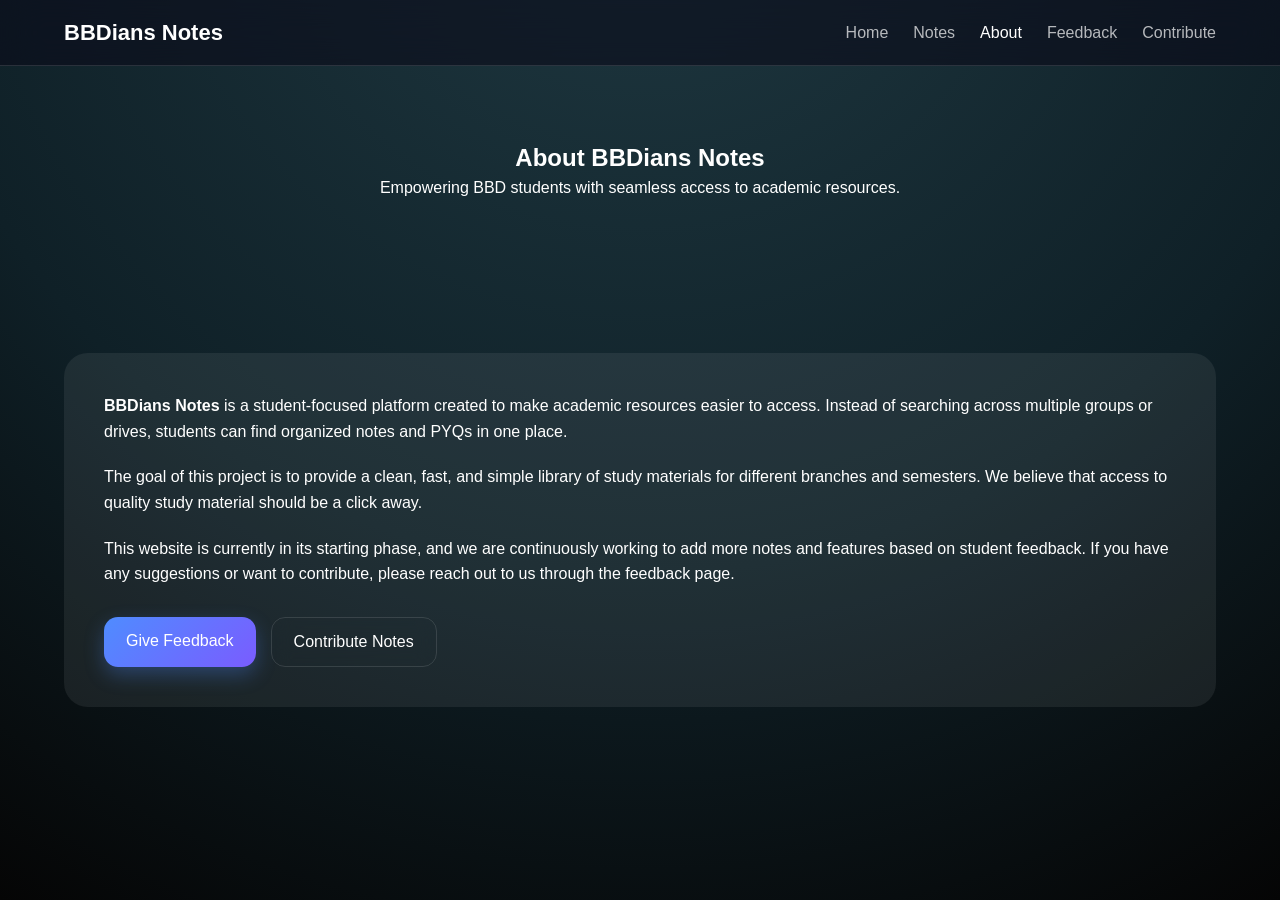
==== about.html @ ecf56dc1 "Initial Commit" ====
<!DOCTYPE html>
<html lang="en">

<head>
    <meta charset="UTF-8">
    <meta name="viewport" content="width=device-width, initial-scale=1.0">
    <title>About - BBDians Notes</title>

    <link rel="stylesheet" href="css/style.css">
    <link rel="stylesheet" href="css/about.css">
    
    <link rel="shortcut icon" href="assets/icon.png" type="image/x-icon">
</head>

<body>

    <header class="site-header">
        <div class="logo"><a href="index.html">BBDians Notes</a></div>
        <nav class="menu" id="menu">
            <a href="index.html">Home</a>
            <a href="notes.html">Notes</a>
            <a href="about.html" class="active">About</a>
            <a href="feedback.html">Feedback</a>
            <a href="contribute.html">Contribute</a>
        </nav>

        <!-- <button id="themeToggle" class="theme-toggle">🌙</button> -->
        <button id="menuToggle" class="menu-toggle">☰</button>
    </header>

    <section class="notes-hero">
        <div class="container">
            <h1>About BBDians Notes</h1>
            <p>Empowering BBD students with seamless access to academic resources.</p>
        </div>
    </section>
    
    <section class="container about-section">
        <div class="about-card">
            <p>
                <strong>BBDians Notes</strong> is a student-focused platform created to make academic resources easier to
                access.
                Instead of searching across multiple groups or drives, students can find organized notes and PYQs in one
                place.
            </p>
    
            <p>
                The goal of this project is to provide a clean, fast, and simple library of study materials for different
                branches and semesters. We believe that access to quality study material should be a click away.
            </p>
    
            <p>
                This website is currently in its starting phase, and we are continuously working to add more notes and
                features
                based on student feedback. If you have any suggestions or want to contribute, please reach out to us through
                the feedback page.
            </p>
    
            <div class="about-cta">
                <a href="feedback.html" class="primary-btn">Give Feedback</a>
                <a href="contribute.html" class="secondary-btn">Contribute Notes</a>
            </div>
        </div>
    </section>

    <div class="menu-overlay" id="menuOverlay"></div>

    <script src="js/script.js"></script>
</body>

</html>
---- css/style.css ----
* {
    margin: 0;
    padding: 0;
    box-sizing: border-box;
}

html,
body {
    width: 100%;
    height: 100%;
    overflow-x: hidden;
}

:root {
    --primary: #6366f1;
    --primary-gradient: linear-gradient(135deg, #4f8cff, #7a5cff);

    --bg-dark: #050505;
    --glass: rgba(255, 255, 255, 0.07);
    --glass-border: rgba(255, 255, 255, 0.12);

    --text-main: #ffffff;
    --text-dim: rgba(255, 255, 255, 0.7);

    --radius: 14px;
}

body {
    font-family: Inter, sans-serif;
    color: var(--text-main);
    background: radial-gradient(circle at 50% -20%, #203a43, #0f2027 60%, #050505);
    min-height: 100vh;
    line-height: 1.5;
    display: flex;
    flex-direction: column;
}

.container {
    width: 90%;
    max-width: 1200px;
    margin: auto;
}

.site-header {
    position: fixed;
    top: 0;
    width: 100%;
    padding: 16px 5%;
    display: flex;
    justify-content: space-between;
    align-items: center;

    background: rgba(10, 10, 26, 0.6);
    backdrop-filter: blur(20px);
    border-bottom: 1px solid var(--glass-border);

    z-index: 1000;
}

.logo a {
    text-decoration: none;
    font-weight: 700;
    font-size: 22px;
    color: white;
}

.menu {
    display: flex;
    align-items: center;
}

.menu a {
    margin-left: 25px;
    text-decoration: none;
    color: var(--text-dim);
    transition: 0.2s ease;
}

.menu a:hover,
.menu a.active {
    color: white;
}

.primary-btn,
.secondary-btn {
    padding: 12px 22px;
    border-radius: var(--radius);
    text-decoration: none;
    font-weight: 500;
    transition: 0.3s ease;
}

.primary-btn {
    background: var(--primary-gradient);
    color: white;
    box-shadow: 0 8px 20px rgba(79, 140, 255, 0.3);
}

.primary-btn:hover {
    transform: translateY(-2px);
    box-shadow: 0 12px 30px rgba(79, 140, 255, 0.5);
}

.secondary-btn {
    border: 1px solid var(--glass-border);
    color: white;
    backdrop-filter: blur(10px);
}

.secondary-btn:hover {
    transform: translateY(-2px);
}

.site-footer {
    padding: 25px 0;
    text-align: center;
    background: rgba(0, 0, 0, 0.4);
    font-size: 14px;
    color: var(--text-dim);
}

.notes-hero {
    padding: 140px 0 60px;
    text-align: center;
}

.menu-toggle {
    display: none;
    font-size: 26px;
    background: none;
    border: none;
    color: white;
    cursor: pointer;
    z-index: 1001;
}

@media (max-width: 768px) {

    .menu-toggle {
        display: block;
    }

    .menu {
        position: fixed;
        top: 0;
        right: -260px;
        width: 260px;
        height: 100vh;

        background: rgba(15, 23, 42, 0.95);
        backdrop-filter: blur(12px);

        display: flex;
        flex-direction: column;
        padding: 80px 20px;
        gap: 18px;

        transition: right 0.3s ease;
        z-index: 1000;
    }

    .menu.show {
        right: 0;
    }

    .menu a {
        margin: 0;
        font-size: 18px;
        padding: 10px 0;
        border-bottom: 1px solid rgba(255, 255, 255, 0.08);
    }
}

.menu-overlay {
    position: fixed;
    inset: 0;
    background: rgba(0, 0, 0, 0.5);
    backdrop-filter: blur(10px);

    opacity: 0;
    pointer-events: none;
    transition: 0.3s ease;

    z-index: 999;
}

.menu-overlay.active {
    opacity: 1;
    pointer-events: all;
}
---- css/about.css ----
.about-section {
    padding-bottom: 100px;
}

.about-card {
    padding: 40px;
    border-radius: 24px;
    background: var(--glass);
}

.about-card p {
    margin-bottom: 20px;
    line-height: 1.6;
}

.about-cta {
    margin-top: 30px;
    display: flex;
    gap: 15px;
}
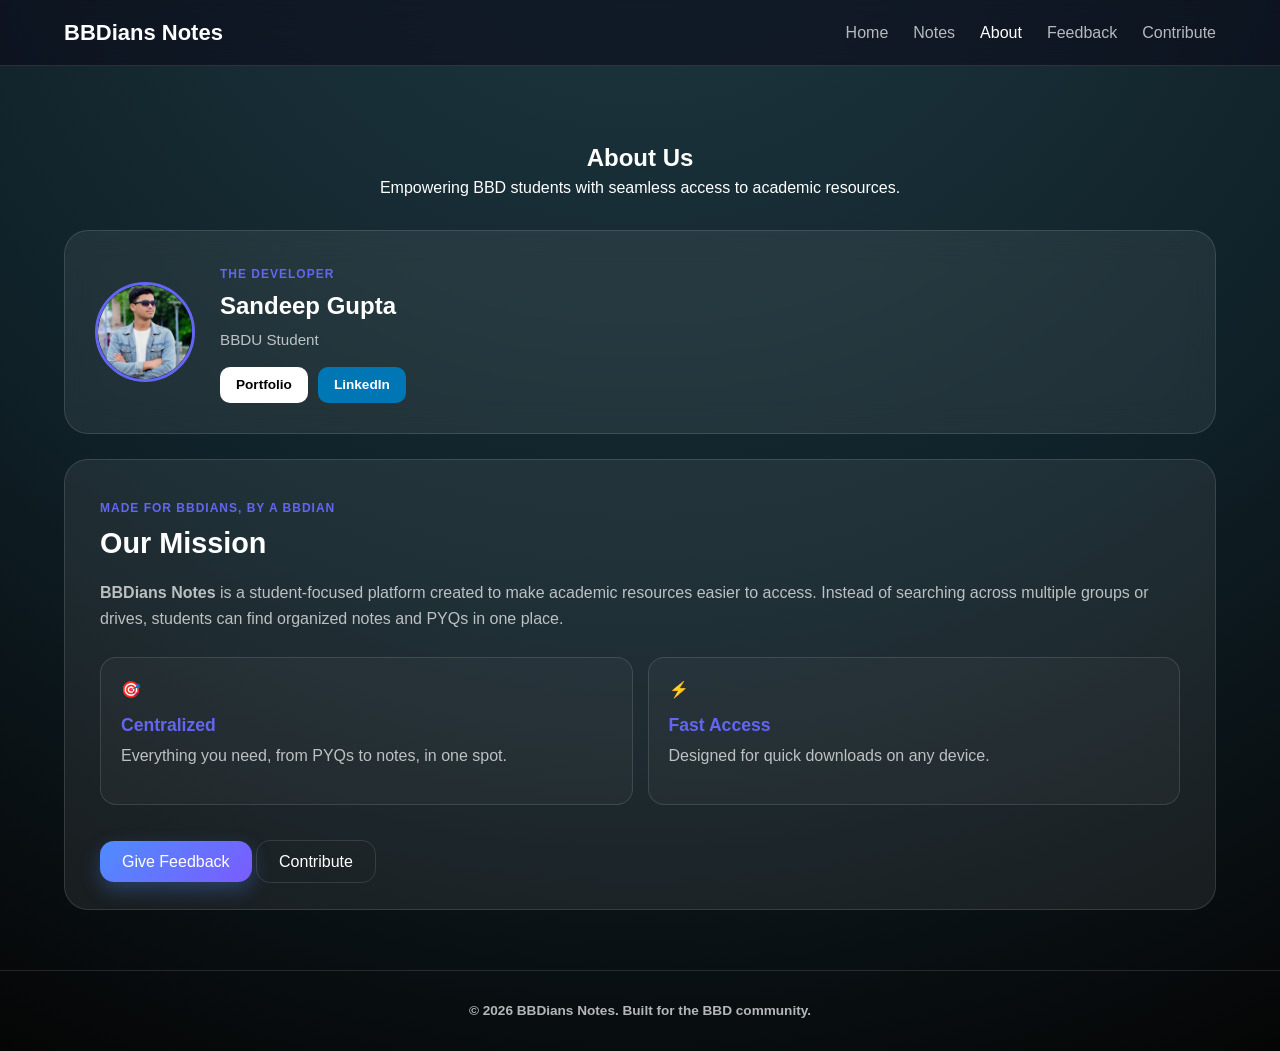
==== commit 904287db: "Change About Page" ====
--- a/about.html
+++ b/about.html
@@ -5,10 +5,8 @@
     <meta charset="UTF-8">
     <meta name="viewport" content="width=device-width, initial-scale=1.0">
     <title>About - BBDians Notes</title>
-
     <link rel="stylesheet" href="css/style.css">
     <link rel="stylesheet" href="css/about.css">
-    
     <link rel="shortcut icon" href="assets/icon.png" type="image/x-icon">
 </head>
 
@@ -23,48 +21,73 @@
             <a href="feedback.html">Feedback</a>
             <a href="contribute.html">Contribute</a>
         </nav>
-
-        <!-- <button id="themeToggle" class="theme-toggle">🌙</button> -->
         <button id="menuToggle" class="menu-toggle">☰</button>
     </header>
 
     <section class="notes-hero">
         <div class="container">
-            <h1>About BBDians Notes</h1>
+            <h1>About Us</h1>
             <p>Empowering BBD students with seamless access to academic resources.</p>
         </div>
     </section>
-    
-    <section class="container about-section">
-        <div class="about-card">
+
+    <main class="container about-container">
+
+        <section class="dev-card">
+            <div class="dev-flex">
+                <div class="dev-photo">
+                    <img src="assets/dev.png" alt="Developer Photo">
+                </div>
+                <div class="dev-info">
+                    <span class="tagline">The Developer</span>
+                    <h2>Sandeep Gupta</h2>
+                    <p>BBDU Student</p>
+                    <div class="dev-links">
+                        <a href="https://sandeepgupta2006.github.io/" class="small-btn portfolio" target="_blank">Portfolio</a>
+                        <a href="https://www.linkedin.com/in/sandeep-gupta-santhon/" class="small-btn linkedin" target="_blank">LinkedIn</a>
+                    </div>
+                </div>
+            </div>
+        </section>
+
+        <section class="about-card">
+            <div class="about-header">
+                <span class="tagline">MADE FOR BBDIANS, BY A BBDIAN</span>
+                <h2>Our Mission</h2>
+            </div>
+
             <p>
-                <strong>BBDians Notes</strong> is a student-focused platform created to make academic resources easier to
-                access.
+                <strong>BBDians Notes</strong> is a student-focused platform created to make academic resources easier
+                to access.
                 Instead of searching across multiple groups or drives, students can find organized notes and PYQs in one
                 place.
             </p>
-    
-            <p>
-                The goal of this project is to provide a clean, fast, and simple library of study materials for different
-                branches and semesters. We believe that access to quality study material should be a click away.
-            </p>
-    
-            <p>
-                This website is currently in its starting phase, and we are continuously working to add more notes and
-                features
-                based on student feedback. If you have any suggestions or want to contribute, please reach out to us through
-                the feedback page.
-            </p>
-    
+
+            <div class="features-grid">
+                <div class="feature-item">
+                    <span class="icon">🎯</span>
+                    <h3>Centralized</h3>
+                    <p>Everything you need, from PYQs to notes, in one spot.</p>
+                </div>
+                <div class="feature-item">
+                    <span class="icon">⚡</span>
+                    <h3>Fast Access</h3>
+                    <p>Designed for quick downloads on any device.</p>
+                </div>
+            </div>
+
             <div class="about-cta">
                 <a href="feedback.html" class="primary-btn">Give Feedback</a>
-                <a href="contribute.html" class="secondary-btn">Contribute Notes</a>
+                <a href="contribute.html" class="secondary-btn">Contribute</a>
             </div>
-        </div>
-    </section>
+        </section>
+    </main>
+
+    <footer class="site-footer">
+        <p>© 2026 BBDians Notes. Built for the BBD community.</p>
+    </footer>
 
     <div class="menu-overlay" id="menuOverlay"></div>
-
     <script src="js/script.js"></script>
 </body>
 
--- a/css/style.css
+++ b/css/style.css
@@ -7,7 +7,7 @@
 html,
 body {
     width: 100%;
-    height: 100%;
+    min-height: 100dvh;
     overflow-x: hidden;
 }
 
@@ -29,7 +29,6 @@
     font-family: Inter, sans-serif;
     color: var(--text-main);
     background: radial-gradient(circle at 50% -20%, #203a43, #0f2027 60%, #050505);
-    min-height: 100vh;
     line-height: 1.5;
     display: flex;
     flex-direction: column;
@@ -111,14 +110,6 @@
     transform: translateY(-2px);
 }
 
-.site-footer {
-    padding: 25px 0;
-    text-align: center;
-    background: rgba(0, 0, 0, 0.4);
-    font-size: 14px;
-    color: var(--text-dim);
-}
-
 .notes-hero {
     padding: 140px 0 60px;
     text-align: center;
@@ -187,4 +178,4 @@
 .menu-overlay.active {
     opacity: 1;
     pointer-events: all;
-}
+}
--- a/css/about.css
+++ b/css/about.css
@@ -1,20 +1,180 @@
-.about-section {
-    padding-bottom: 100px;
+.about-container {
+    display: flex;
+    flex-direction: column;
+    gap: 25px;
+    padding-bottom: 60px;
+    margin-top: -30px;
+}
+
+.dev-card {
+    background: var(--glass);
+    border: 1px solid var(--glass-border);
+    border-radius: 24px;
+    padding: 30px;
+    backdrop-filter: blur(15px);
+}
+
+.dev-flex {
+    display: flex;
+    flex-direction: row;
+    align-items: center;
+    gap: 25px;
+}
+
+.dev-photo {
+    width: 100px;
+    height: 100px;
+    border-radius: 50%;
+    overflow: hidden;
+    border: 3px solid var(--primary);
+    flex-shrink: 0;
+    background: #111;
+}
+
+.dev-photo img {
+    width: 100%;
+    height: 100%;
+    object-fit: cover;
+}
+
+.dev-info {
+    flex-grow: 1;
+}
+
+.tagline {
+    display: inline-block;
+    font-size: 0.75rem;
+    font-weight: 700;
+    letter-spacing: 1px;
+    color: var(--primary);
+    margin-bottom: 5px;
+    text-transform: uppercase;
+}
+
+.dev-info h2 {
+    font-size: 1.5rem;
+    margin-bottom: 5px;
+}
+
+.dev-info p {
+    color: var(--text-dim);
+    font-size: 0.95rem;
+    margin-bottom: 15px;
+}
+
+.dev-links {
+    display: flex;
+    gap: 10px;
+    flex-wrap: wrap;
+}
+
+.small-btn {
+    padding: 8px 16px;
+    border-radius: 10px;
+    text-decoration: none;
+    font-size: 0.85rem;
+    font-weight: 600;
+    transition: 0.3s ease;
+}
+
+.portfolio {
+    background: #fff;
+    color: #000;
+}
+
+.linkedin {
+    background: #0077b5;
+    color: #fff;
 }
 
 .about-card {
-    padding: 40px;
+    padding: 35px;
     border-radius: 24px;
     background: var(--glass);
+    border: 1px solid var(--glass-border);
+}
+
+.about-header h2 {
+    font-size: 1.8rem;
+    margin-bottom: 15px;
 }
 
 .about-card p {
-    margin-bottom: 20px;
+    margin-bottom: 15px;
     line-height: 1.6;
+    color: var(--text-dim);
 }
 
-.about-cta {
-    margin-top: 30px;
-    display: flex;
+.features-grid {
+    display: grid;
+    grid-template-columns: repeat(auto-fit, minmax(240px, 1fr));
     gap: 15px;
+    margin: 25px 0;
+    padding-bottom: 20px;
+}
+
+.feature-item {
+    background: rgba(255, 255, 255, 0.03);
+    padding: 20px;
+    border-radius: 16px;
+    border: 1px solid var(--glass-border);
+}
+
+.feature-item h3 {
+    font-size: 1.1rem;
+    color: var(--primary);
+    margin: 10px 0 5px;
+}
+
+.site-footer {
+    text-align: center;
+    padding: 30px 5%;
+    border-top: 1px solid var(--glass-border);
+    color: var(--text-dim);
+    font-size: 0.85rem;
+    font-weight: 700;
+}
+
+@media (max-width: 768px) {
+    .notes-hero {
+        padding: 120px 0 40px;
+    }
+
+    .dev-flex {
+        flex-direction: column;
+        text-align: center;
+    }
+
+    .dev-links {
+        justify-content: center;
+    }
+
+    .about-card {
+        padding: 25px;
+    }
+
+    .about-header h2 {
+        font-size: 1.5rem;
+    }
+
+    .about-cta {
+        flex-direction: column;
+        width: 100%;
+    }
+
+    .about-cta a {
+        width: 100%;
+        text-align: center;
+    }
+}
+
+@media (max-width: 480px) {
+    .dev-photo {
+        width: 80px;
+        height: 80px;
+    }
+
+    .dev-info h2 {
+        font-size: 1.3rem;
+    }
 }
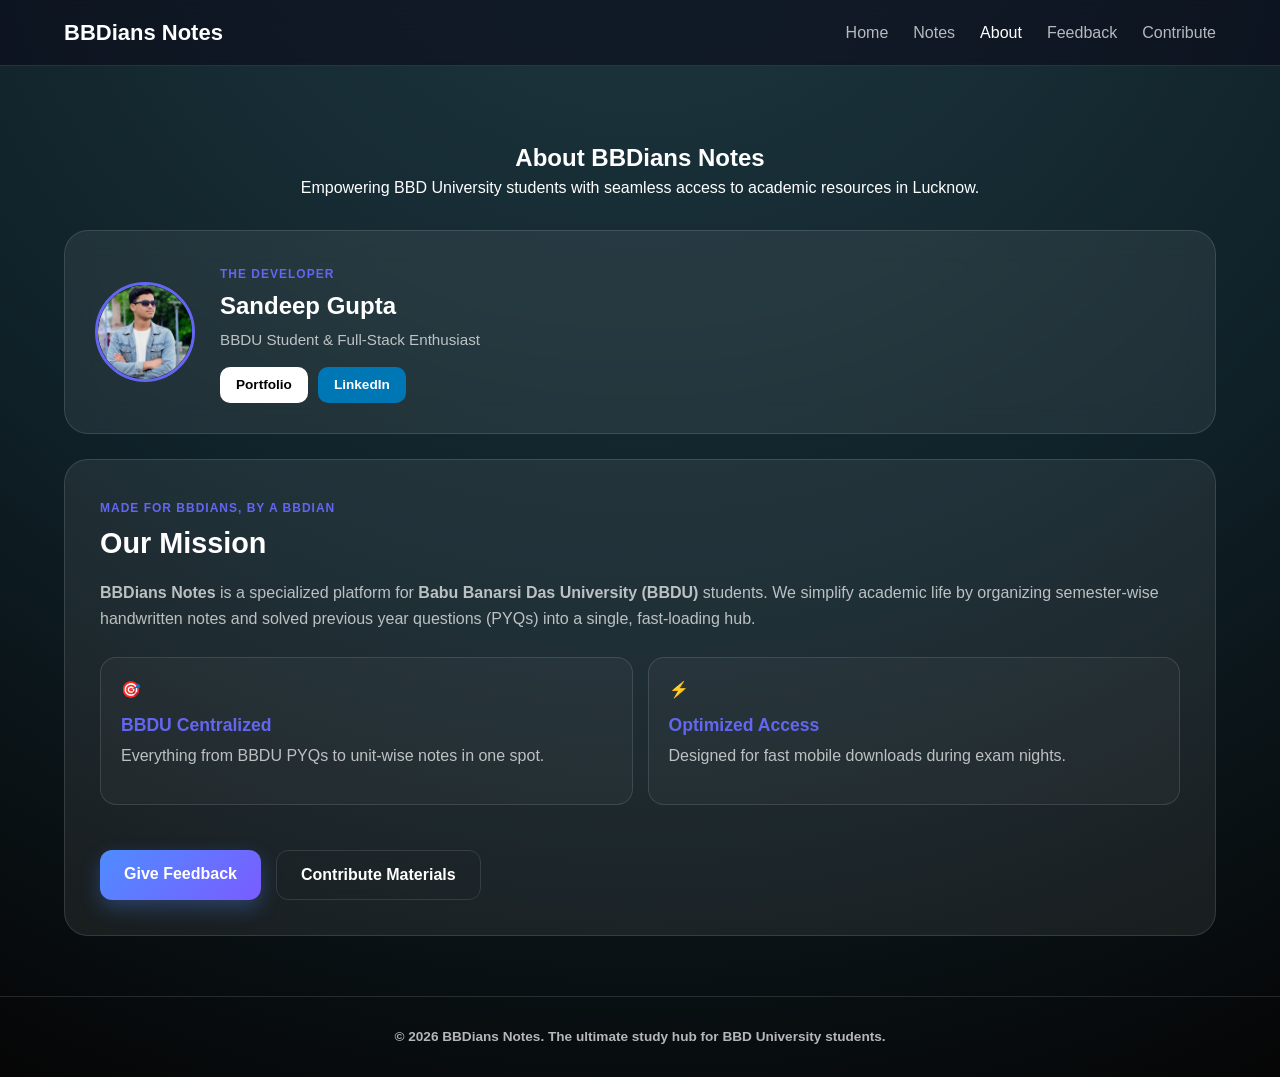
==== commit e568db46: "Better SEO" ====
--- a/about.html
+++ b/about.html
@@ -2,12 +2,43 @@
 <html lang="en">
 
 <head>
+    <script async src="https://www.googletagmanager.com/gtag/js?id=G-Z1J099MRKG"></script>
+    <script>
+        window.dataLayer = window.dataLayer || [];
+        function gtag() { dataLayer.push(arguments); }
+        gtag('js', new Date());
+        gtag('config', 'G-Z1J099MRKG');
+    </script>
+
     <meta charset="UTF-8">
     <meta name="viewport" content="width=device-width, initial-scale=1.0">
-    <title>About - BBDians Notes</title>
+
+    <title>About BBDians Notes | The Mission</title>
+    <meta name="description"
+        content="Meet Sandeep Gupta, the developer behind BBDians Notes. Providing BBD University students with organized study materials and PYQs.">
+
+    <link rel="icon" href="https://bbdiansnotes.in/assets/icon.png" type="image/png">
+    <link rel="apple-touch-icon" href="https://bbdiansnotes.in/assets/icon.png">
+
     <link rel="stylesheet" href="css/style.css">
     <link rel="stylesheet" href="css/about.css">
-    <link rel="shortcut icon" href="assets/icon.png" type="image/x-icon">
+
+    <script type="application/ld+json">
+    {
+      "@context": "https://schema.org",
+      "@type": "Person",
+      "name": "Sandeep Gupta",
+      "url": "https://sandeepgupta2006.github.io/",
+      "jobTitle": "Student & Developer",
+      "affiliation": {
+        "@type": "EducationalOrganization",
+        "name": "Babu Banarsi Das University"
+      },
+      "sameAs": [
+        "https://www.linkedin.com/in/sandeep-gupta-santhon/"
+      ]
+    }
+    </script>
 </head>
 
 <body>
@@ -21,70 +52,73 @@
             <a href="feedback.html">Feedback</a>
             <a href="contribute.html">Contribute</a>
         </nav>
-        <button id="menuToggle" class="menu-toggle">☰</button>
+        <button id="menuToggle" class="menu-toggle" aria-label="Toggle Menu">☰</button>
     </header>
 
-    <section class="notes-hero">
-        <div class="container">
-            <h1>About Us</h1>
-            <p>Empowering BBD students with seamless access to academic resources.</p>
-        </div>
-    </section>
-
-    <main class="container about-container">
-
-        <section class="dev-card">
-            <div class="dev-flex">
-                <div class="dev-photo">
-                    <img src="assets/dev.png" alt="Developer Photo">
-                </div>
-                <div class="dev-info">
-                    <span class="tagline">The Developer</span>
-                    <h2>Sandeep Gupta</h2>
-                    <p>BBDU Student</p>
-                    <div class="dev-links">
-                        <a href="https://sandeepgupta2006.github.io/" class="small-btn portfolio" target="_blank">Portfolio</a>
-                        <a href="https://www.linkedin.com/in/sandeep-gupta-santhon/" class="small-btn linkedin" target="_blank">LinkedIn</a>
-                    </div>
-                </div>
+    <main>
+        <section class="notes-hero">
+            <div class="container">
+                <h1>About BBDians Notes</h1>
+                <p>Empowering BBD University students with seamless access to academic resources in Lucknow.</p>
             </div>
         </section>
 
-        <section class="about-card">
-            <div class="about-header">
-                <span class="tagline">MADE FOR BBDIANS, BY A BBDIAN</span>
-                <h2>Our Mission</h2>
-            </div>
+        <div class="container about-container">
 
-            <p>
-                <strong>BBDians Notes</strong> is a student-focused platform created to make academic resources easier
-                to access.
-                Instead of searching across multiple groups or drives, students can find organized notes and PYQs in one
-                place.
-            </p>
+            <section class="dev-card">
+                <div class="dev-flex">
+                    <div class="dev-photo">
+                        <img src="assets/dev.png" alt="Sandeep Gupta - Developer of BBDians Notes">
+                    </div>
+                    <div class="dev-info">
+                        <span class="tagline">The Developer</span>
+                        <h2>Sandeep Gupta</h2>
+                        <p>BBDU Student & Full-Stack Enthusiast</p>
+                        <div class="dev-links">
+                            <a href="https://sandeepgupta2006.github.io/" class="small-btn portfolio"
+                                target="_blank">Portfolio</a>
+                            <a href="https://www.linkedin.com/in/sandeep-gupta-santhon/" class="small-btn linkedin"
+                                target="_blank">LinkedIn</a>
+                        </div>
+                    </div>
+                </div>
+            </section>
 
-            <div class="features-grid">
-                <div class="feature-item">
-                    <span class="icon">🎯</span>
-                    <h3>Centralized</h3>
-                    <p>Everything you need, from PYQs to notes, in one spot.</p>
+            <section class="about-card">
+                <div class="about-header">
+                    <span class="tagline">MADE FOR BBDIANS, BY A BBDIAN</span>
+                    <h2>Our Mission</h2>
                 </div>
-                <div class="feature-item">
-                    <span class="icon">⚡</span>
-                    <h3>Fast Access</h3>
-                    <p>Designed for quick downloads on any device.</p>
+
+                <p>
+                    <strong>BBDians Notes</strong> is a specialized platform for <strong>Babu Banarsi Das University (BBDU)</strong> students.
+                    We simplify academic life by organizing semester-wise handwritten notes and solved previous year
+                    questions (PYQs) into a single, fast-loading hub.
+                </p>
+
+                <div class="features-grid">
+                    <div class="feature-item">
+                        <span class="icon" aria-hidden="true">🎯</span>
+                        <h3>BBDU Centralized</h3>
+                        <p>Everything from BBDU PYQs to unit-wise notes in one spot.</p>
+                    </div>
+                    <div class="feature-item">
+                        <span class="icon" aria-hidden="true">⚡</span>
+                        <h3>Optimized Access</h3>
+                        <p>Designed for fast mobile downloads during exam nights.</p>
+                    </div>
                 </div>
-            </div>
 
-            <div class="about-cta">
-                <a href="feedback.html" class="primary-btn">Give Feedback</a>
-                <a href="contribute.html" class="secondary-btn">Contribute</a>
-            </div>
-        </section>
+                <div class="about-cta">
+                    <a href="feedback.html" class="primary-btn">Give Feedback</a>
+                    <a href="contribute.html" class="secondary-btn">Contribute Materials</a>
+                </div>
+            </section>
+        </div>
     </main>
 
     <footer class="site-footer">
-        <p>© 2026 BBDians Notes. Built for the BBD community.</p>
+        <p>© 2026 BBDians Notes. The ultimate study hub for BBD University students.</p>
     </footer>
 
     <div class="menu-overlay" id="menuOverlay"></div>
--- a/css/style.css
+++ b/css/style.css
@@ -125,6 +125,15 @@
     z-index: 1001;
 }
 
+.site-footer {
+    text-align: center;
+    padding: 30px 5%;
+    border-top: 1px solid var(--glass-border);
+    color: var(--text-dim);
+    font-size: 0.85rem;
+    font-weight: 700;
+}
+
 @media (max-width: 768px) {
 
     .menu-toggle {
--- a/css/about.css
+++ b/css/about.css
@@ -126,6 +126,22 @@
     margin: 10px 0 5px;
 }
 
+.about-cta {
+    display: flex;
+    gap: 15px;
+    margin-top: 20px;
+    flex-wrap: wrap;
+}
+
+.about-cta a {
+    display: inline-block;
+    padding: 12px 24px;
+    border-radius: 12px;
+    text-decoration: none;
+    font-weight: 600;
+    transition: 0.3s;
+}
+
 .site-footer {
     text-align: center;
     padding: 30px 5%;
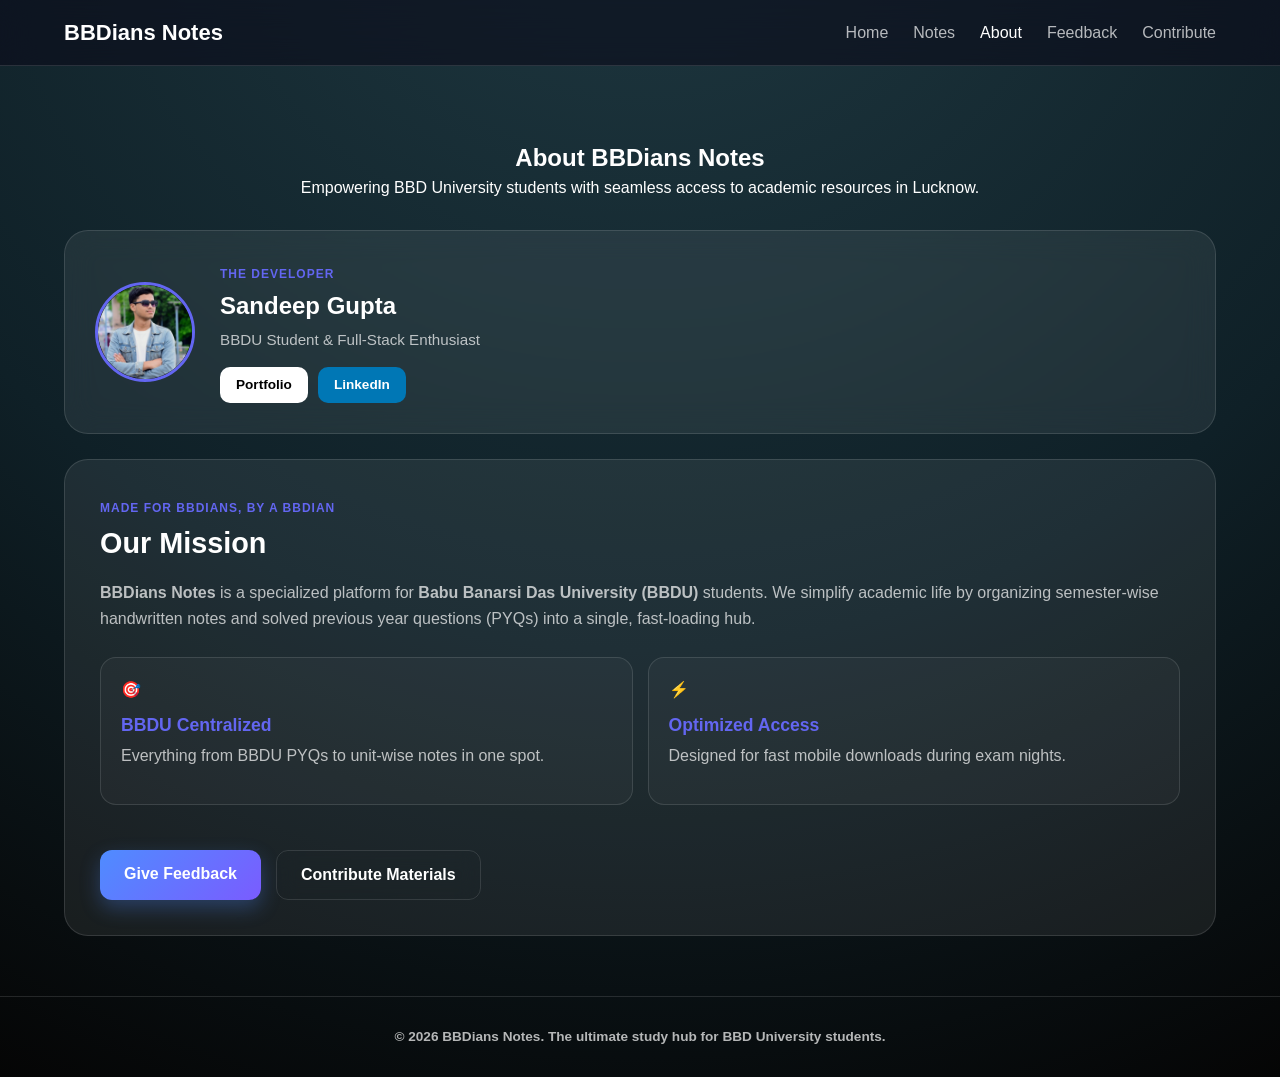
==== commit c9eb4ca2: "URL Format Update" ====
--- a/about.html
+++ b/about.html
@@ -19,6 +19,8 @@
 
     <link rel="icon" href="https://bbdiansnotes.in/assets/icon.png" type="image/png">
     <link rel="apple-touch-icon" href="https://bbdiansnotes.in/assets/icon.png">
+
+    <link rel="canonical" href="https://bbdiansnotes.in/about" />
 
     <link rel="stylesheet" href="css/style.css">
     <link rel="stylesheet" href="css/about.css">
@@ -44,13 +46,13 @@
 <body>
 
     <header class="site-header">
-        <div class="logo"><a href="index.html">BBDians Notes</a></div>
-        <nav class="menu" id="menu">
-            <a href="index.html">Home</a>
-            <a href="notes.html">Notes</a>
-            <a href="about.html" class="active">About</a>
-            <a href="feedback.html">Feedback</a>
-            <a href="contribute.html">Contribute</a>
+        <div class="logo"><a href="/">BBDians Notes</a></div>
+        <nav class="menu">
+            <a href="/">Home</a>
+            <a href="/notes">Notes</a>
+            <a href="/about" class="active">About</a>
+            <a href="/feedback">Feedback</a>
+            <a href="/contribute">Contribute</a>
         </nav>
         <button id="menuToggle" class="menu-toggle" aria-label="Toggle Menu">☰</button>
     </header>
@@ -110,8 +112,8 @@
                 </div>
 
                 <div class="about-cta">
-                    <a href="feedback.html" class="primary-btn">Give Feedback</a>
-                    <a href="contribute.html" class="secondary-btn">Contribute Materials</a>
+                    <a href="/feedback" class="primary-btn">Give Feedback</a>
+                    <a href="/contribute" class="secondary-btn">Contribute Materials</a>
                 </div>
             </section>
         </div>
